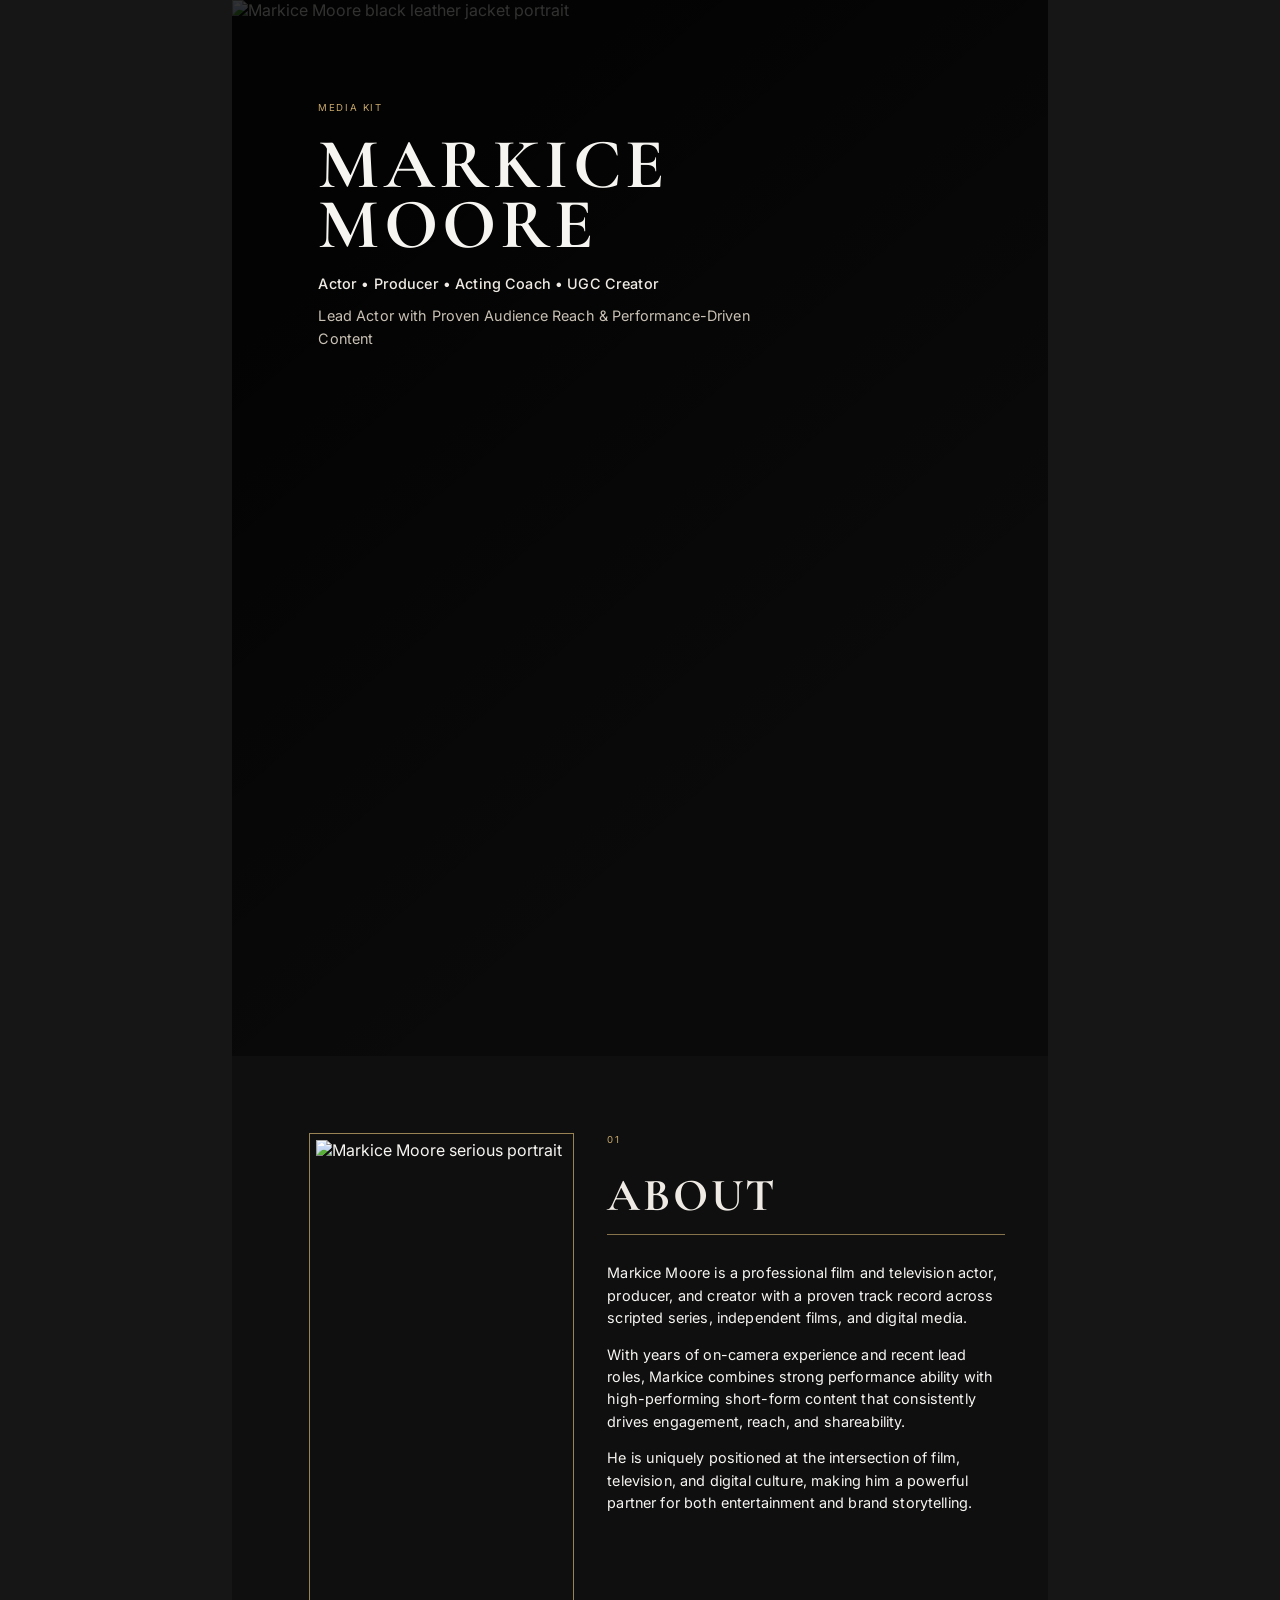
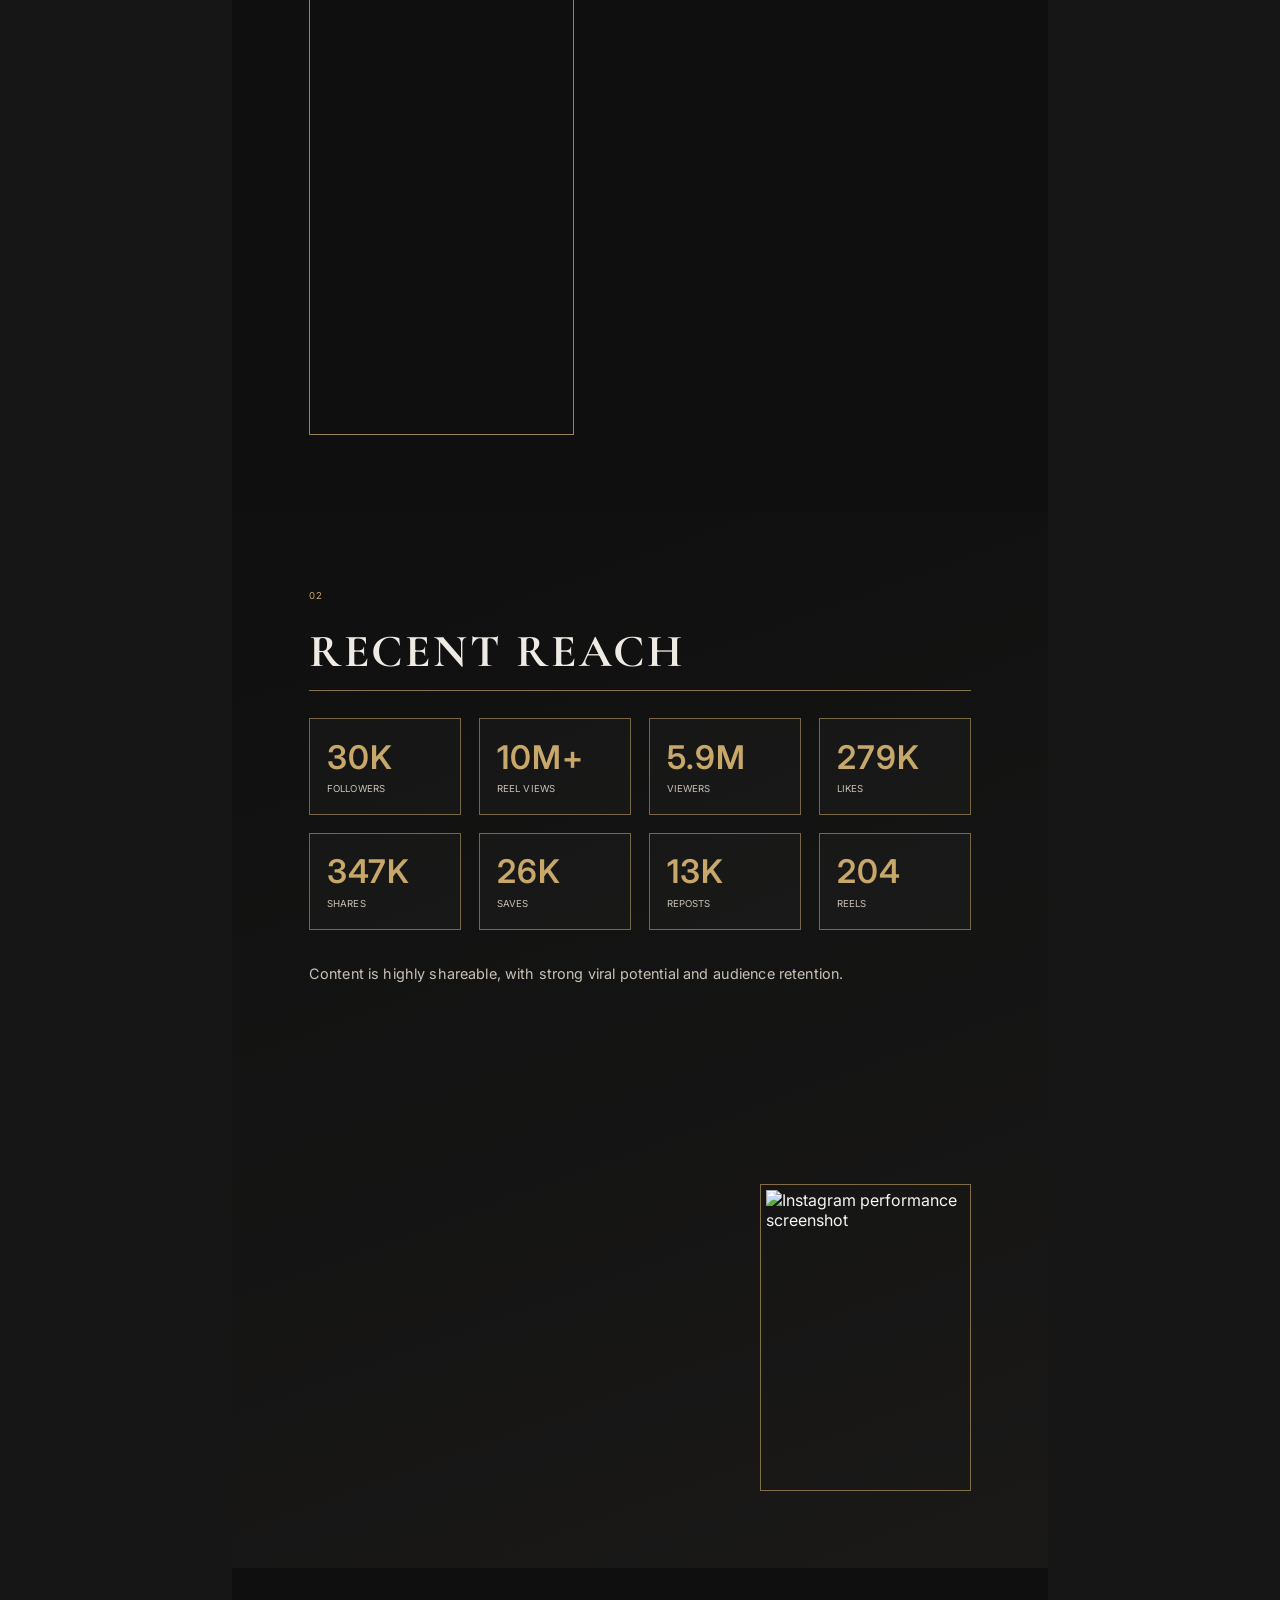
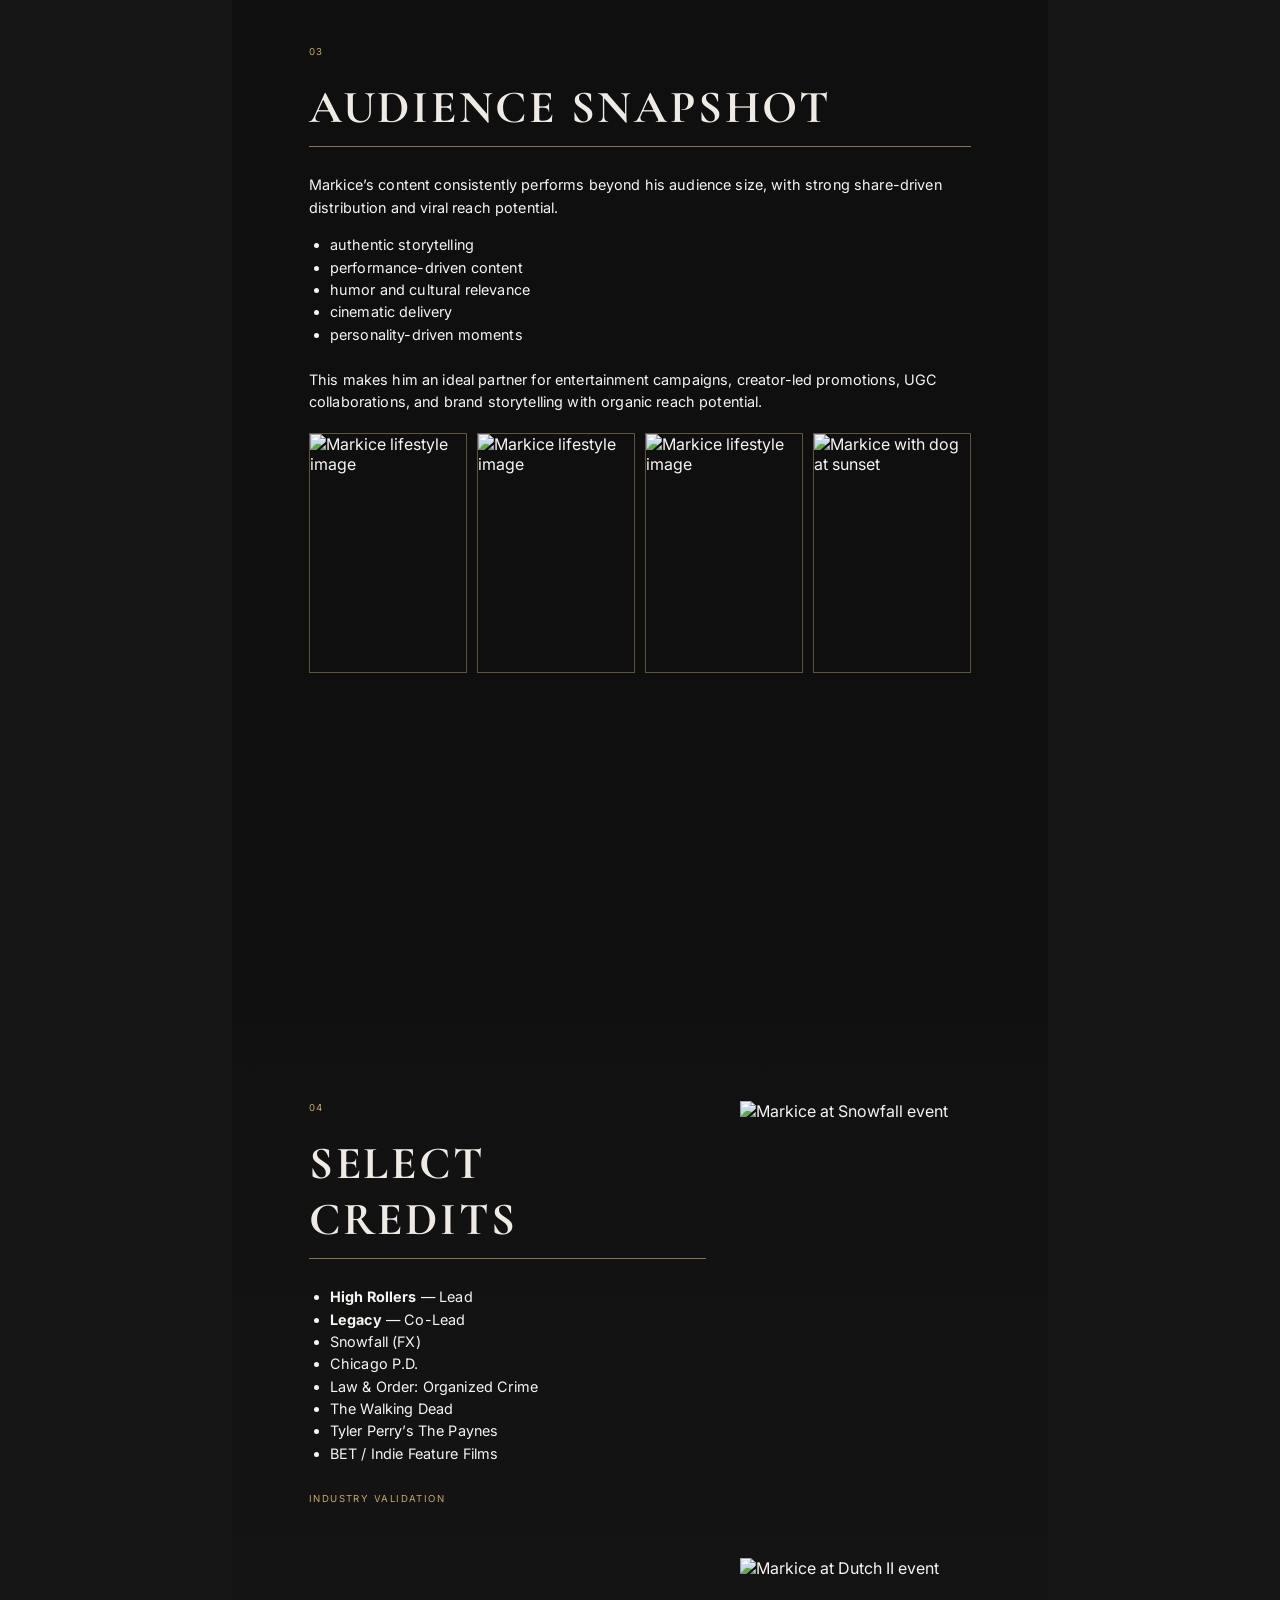
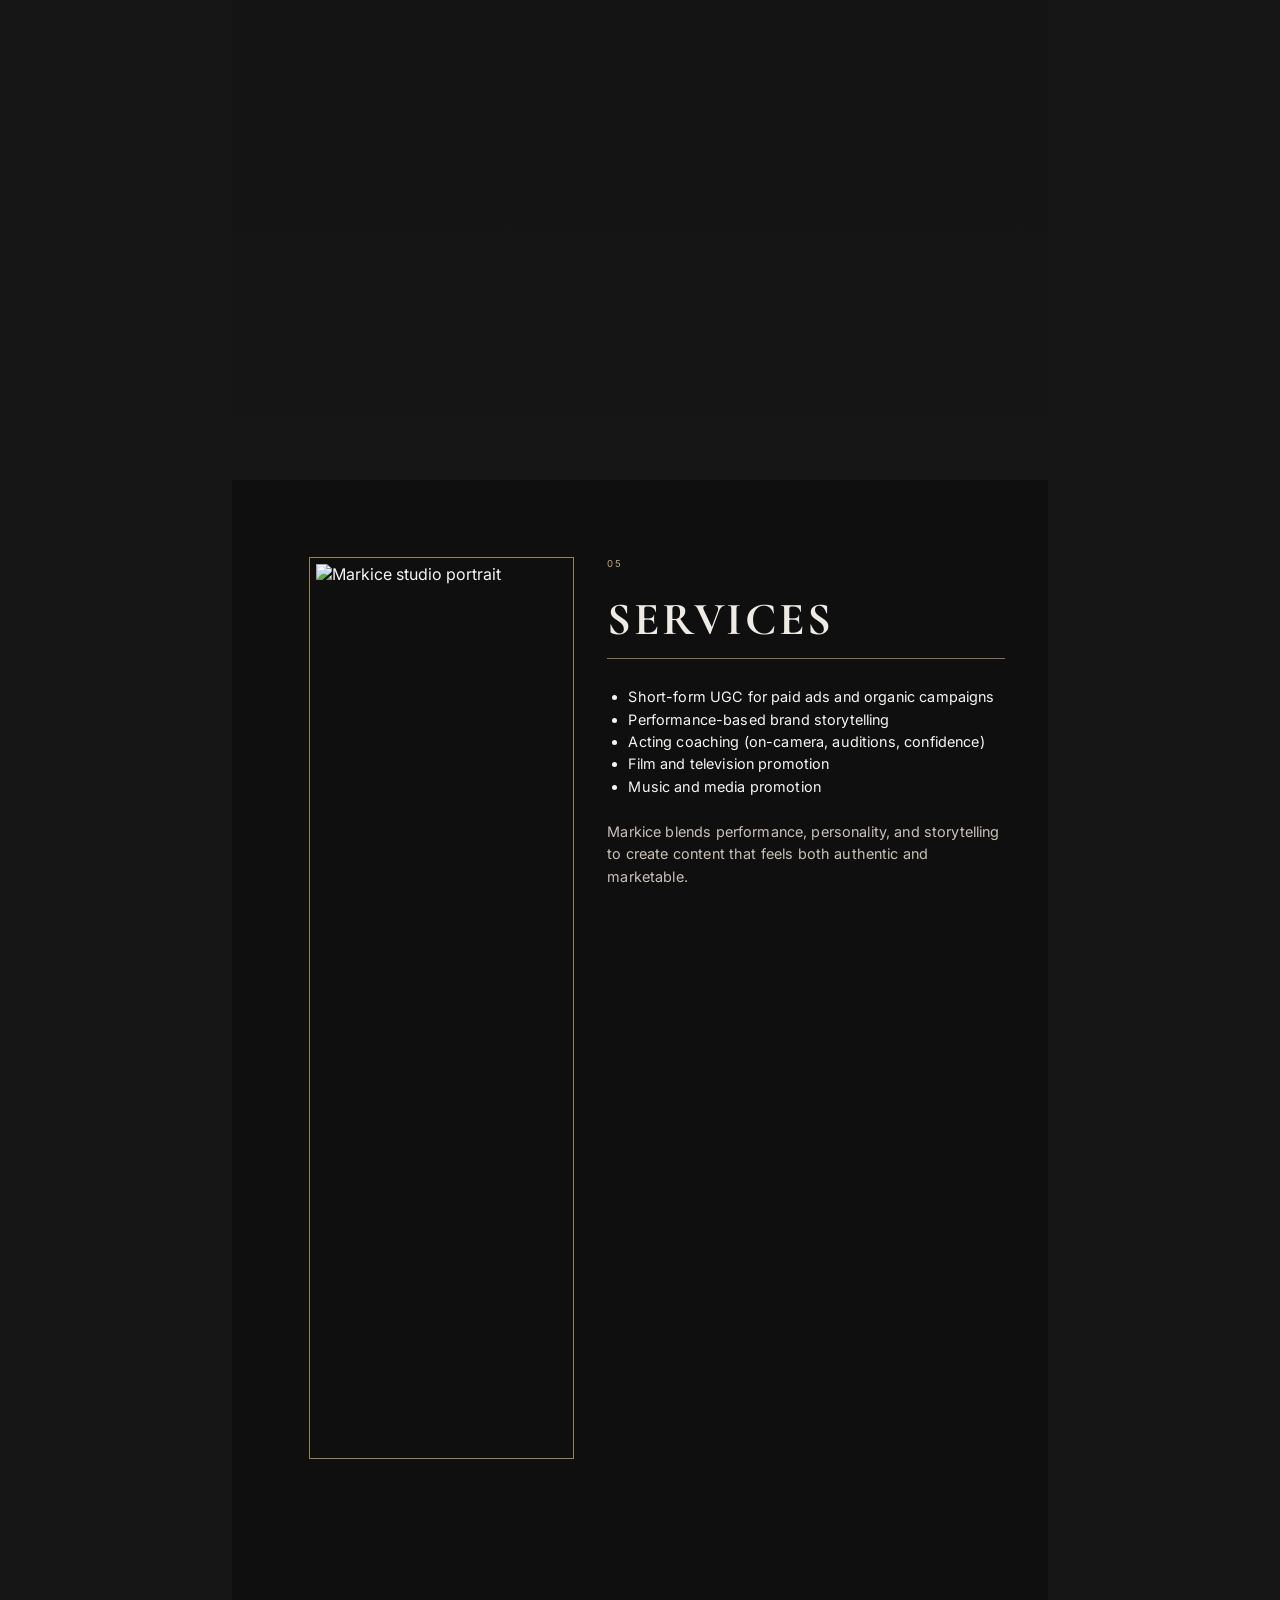
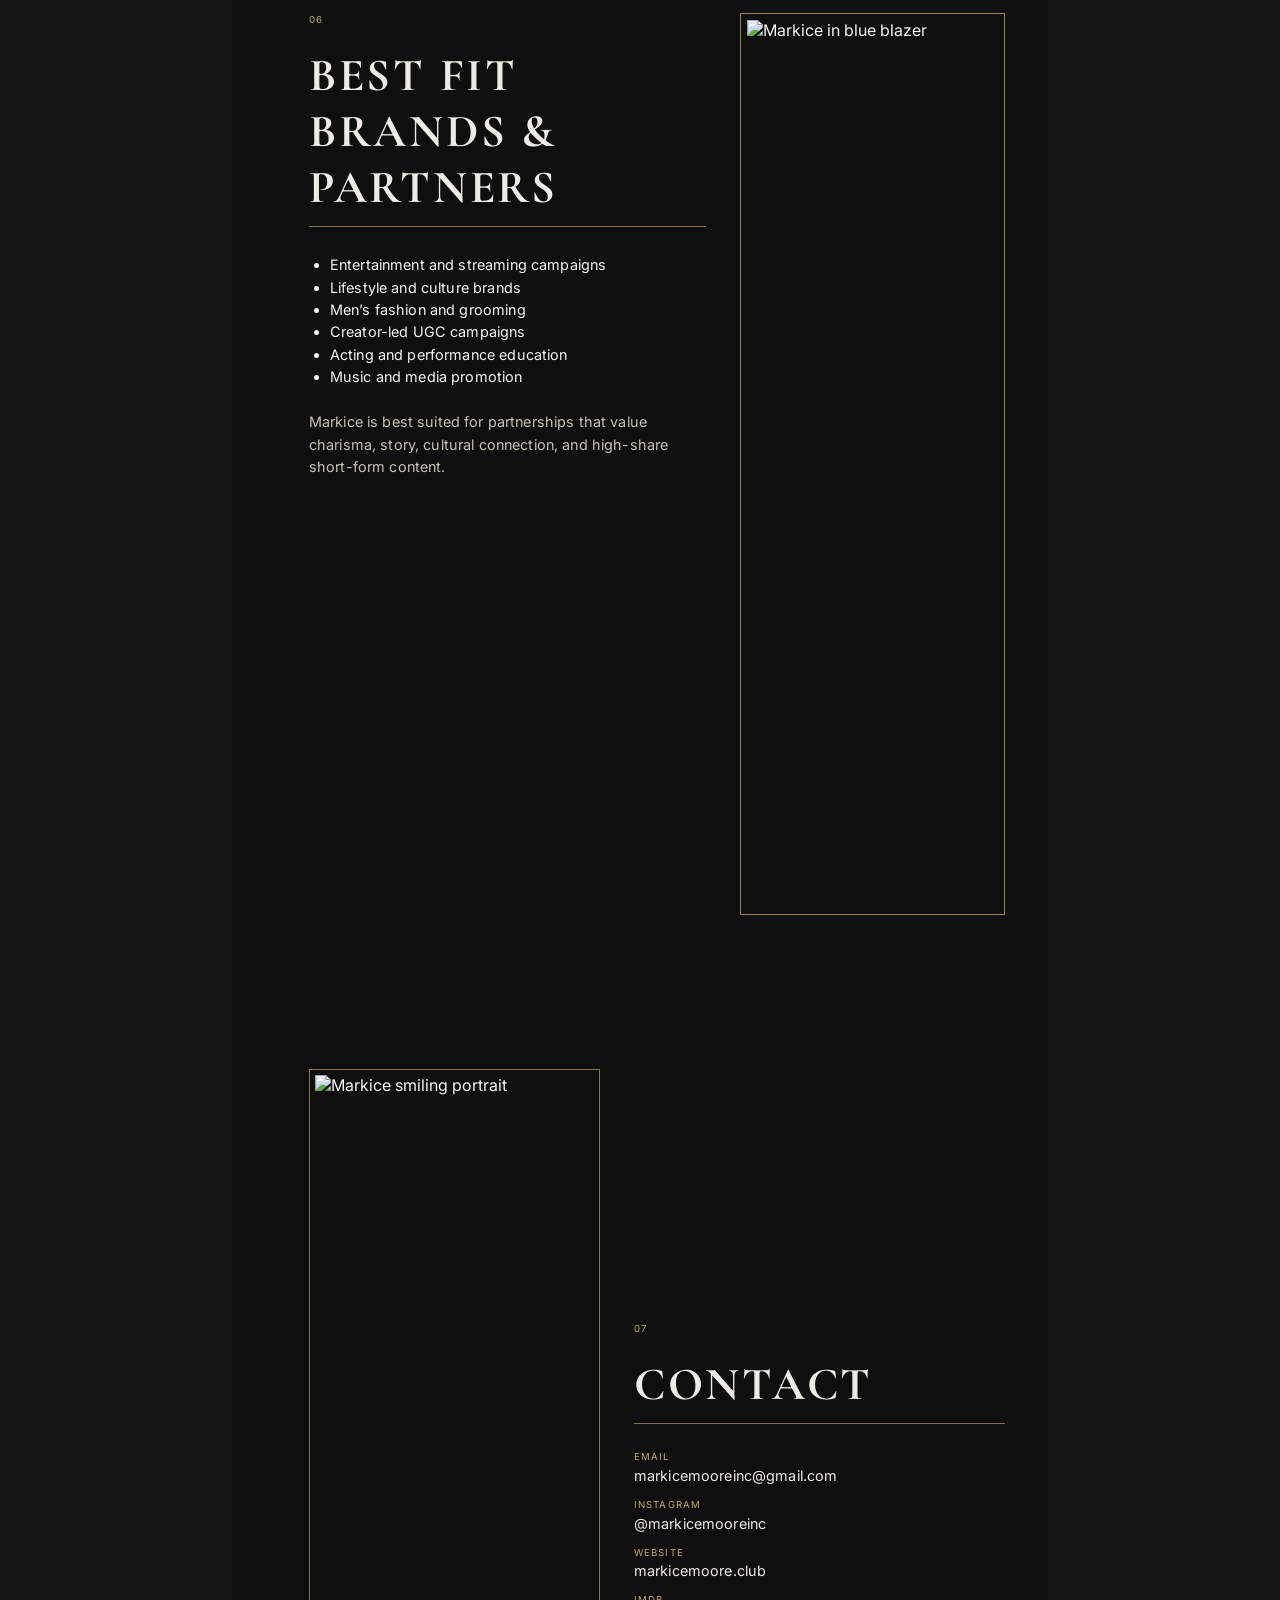
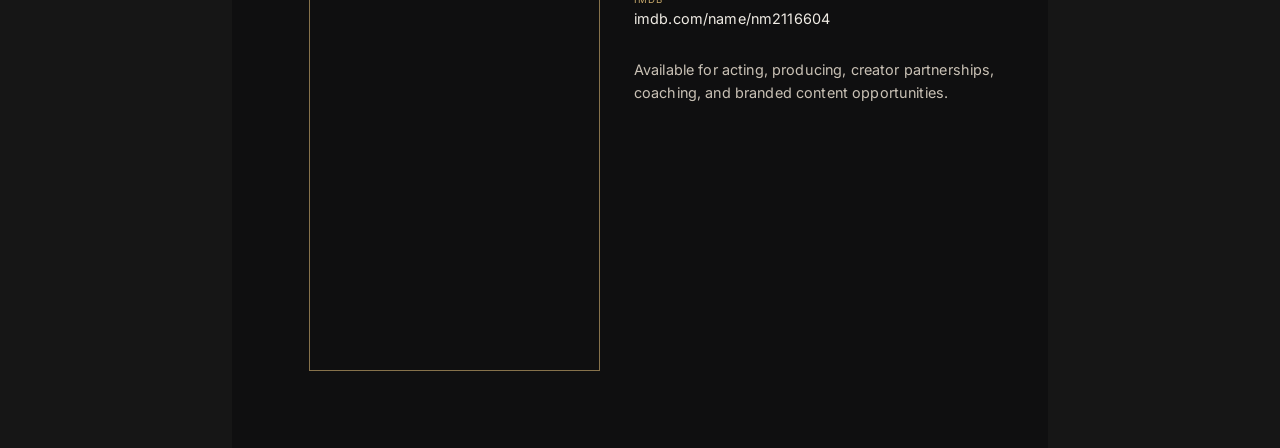
==== media-kit/markice_media_kit.html @ 566c9ad8 "Create 8-page premium media kit layout for Markice Moore" ====
<!DOCTYPE html>
<html lang="en">
<head>
  <meta charset="UTF-8" />
  <meta name="viewport" content="width=device-width, initial-scale=1.0" />
  <title>Markice Moore — Media Kit</title>
  <link rel="preconnect" href="https://fonts.googleapis.com">
  <link rel="preconnect" href="https://fonts.gstatic.com" crossorigin>
  <link href="https://fonts.googleapis.com/css2?family=Cormorant+Garamond:wght@500;600;700&family=Inter:wght@300;400;500;600;700&display=swap" rel="stylesheet">
  <link rel="stylesheet" href="styles.css" />
</head>
<body>
  <main class="deck">
    <section class="page cover">
      <div class="cover-image">
        <img src="assets/01_black_leather_hero.jpg" alt="Markice Moore black leather jacket portrait" />
      </div>
      <div class="cover-overlay"></div>
      <div class="content">
        <p class="kicker">MEDIA KIT</p>
        <h1>MARKICE MOORE</h1>
        <p class="subtitle">Actor • Producer • Acting Coach • UGC Creator</p>
        <p class="tagline">Lead Actor with Proven Audience Reach &amp; Performance-Driven Content</p>
      </div>
    </section>

    <section class="page two-col">
      <div class="media-frame">
        <img src="assets/02_white_jacket_actor.jpg" alt="Markice Moore serious portrait" />
      </div>
      <div class="content">
        <p class="kicker">01</p>
        <h2>ABOUT</h2>
        <p>
          Markice Moore is a professional film and television actor, producer, and creator with a proven
          track record across scripted series, independent films, and digital media.
        </p>
        <p>
          With years of on-camera experience and recent lead roles, Markice combines strong performance
          ability with high-performing short-form content that consistently drives engagement, reach, and
          shareability.
        </p>
        <p>
          He is uniquely positioned at the intersection of film, television, and digital culture, making
          him a powerful partner for both entertainment and brand storytelling.
        </p>
      </div>
    </section>

    <section class="page metrics">
      <div class="content full">
        <p class="kicker">02</p>
        <h2>RECENT REACH</h2>
        <div class="metric-grid">
          <article><h3>30K</h3><p>Followers</p></article>
          <article><h3>10M+</h3><p>Reel Views</p></article>
          <article><h3>5.9M</h3><p>Viewers</p></article>
          <article><h3>279K</h3><p>Likes</p></article>
          <article><h3>347K</h3><p>Shares</p></article>
          <article><h3>26K</h3><p>Saves</p></article>
          <article><h3>13K</h3><p>Reposts</p></article>
          <article><h3>204</h3><p>Reels</p></article>
        </div>
        <p class="support">Content is highly shareable, with strong viral potential and audience retention.</p>
      </div>
      <aside class="stats-inset">
        <img src="assets/10_instagram_stats.png" alt="Instagram performance screenshot" />
      </aside>
    </section>

    <section class="page audience">
      <div class="content full">
        <p class="kicker">03</p>
        <h2>AUDIENCE SNAPSHOT</h2>
        <p>
          Markice’s content consistently performs beyond his audience size, with strong share-driven
          distribution and viral reach potential.
        </p>
        <ul>
          <li>authentic storytelling</li>
          <li>performance-driven content</li>
          <li>humor and cultural relevance</li>
          <li>cinematic delivery</li>
          <li>personality-driven moments</li>
        </ul>
        <p>
          This makes him an ideal partner for entertainment campaigns, creator-led promotions, UGC
          collaborations, and brand storytelling with organic reach potential.
        </p>
        <div class="image-grid">
          <img src="assets/08_lifestyle_car_1.jpg" alt="Markice lifestyle image" />
          <img src="assets/08_lifestyle_phone_2.jpg" alt="Markice lifestyle image" />
          <img src="assets/08_lifestyle_sunglasses_3.jpg" alt="Markice lifestyle image" />
          <img src="assets/09_lakers_dog_sunset.jpg" alt="Markice with dog at sunset" />
        </div>
      </div>
    </section>

    <section class="page credits two-col reverse">
      <div class="content">
        <p class="kicker">04</p>
        <h2>SELECT CREDITS</h2>
        <ul class="credits-list">
          <li><strong>High Rollers</strong> — Lead</li>
          <li><strong>Legacy</strong> — Co-Lead</li>
          <li>Snowfall (FX)</li>
          <li>Chicago P.D.</li>
          <li>Law &amp; Order: Organized Crime</li>
          <li>The Walking Dead</li>
          <li>Tyler Perry’s The Paynes</li>
          <li>BET / Indie Feature Films</li>
        </ul>
        <p class="label">INDUSTRY VALIDATION</p>
      </div>
      <div class="stacked-images">
        <img src="assets/06_snowfall_redcarpet.jpg" alt="Markice at Snowfall event" />
        <img src="assets/07_dutch_ii_event.jpg" alt="Markice at Dutch II event" />
      </div>
    </section>

    <section class="page two-col">
      <div class="media-frame">
        <img src="assets/03_black_zip_services.jpg" alt="Markice studio portrait" />
      </div>
      <div class="content">
        <p class="kicker">05</p>
        <h2>SERVICES</h2>
        <ul>
          <li>Short-form UGC for paid ads and organic campaigns</li>
          <li>Performance-based brand storytelling</li>
          <li>Acting coaching (on-camera, auditions, confidence)</li>
          <li>Film and television promotion</li>
          <li>Music and media promotion</li>
        </ul>
        <p class="support">
          Markice blends performance, personality, and storytelling to create content that feels both
          authentic and marketable.
        </p>
      </div>
    </section>

    <section class="page two-col reverse">
      <div class="content">
        <p class="kicker">06</p>
        <h2>BEST FIT BRANDS &amp; PARTNERS</h2>
        <ul>
          <li>Entertainment and streaming campaigns</li>
          <li>Lifestyle and culture brands</li>
          <li>Men’s fashion and grooming</li>
          <li>Creator-led UGC campaigns</li>
          <li>Acting and performance education</li>
          <li>Music and media promotion</li>
        </ul>
        <p class="support">
          Markice is best suited for partnerships that value charisma, story, cultural connection, and
          high-share short-form content.
        </p>
      </div>
      <div class="media-frame">
        <img src="assets/04_blue_blazer_partnerships.jpg" alt="Markice in blue blazer" />
      </div>
    </section>

    <section class="page contact">
      <div class="contact-photo">
        <img src="assets/05_smiling_gray_contact.jpg" alt="Markice smiling portrait" />
      </div>
      <div class="content">
        <p class="kicker">07</p>
        <h2>CONTACT</h2>
        <dl>
          <dt>Email</dt>
          <dd>markicemooreinc@gmail.com</dd>
          <dt>Instagram</dt>
          <dd>@markicemooreinc</dd>
          <dt>Website</dt>
          <dd>markicemoore.club</dd>
          <dt>IMDb</dt>
          <dd>imdb.com/name/nm2116604</dd>
        </dl>
        <p class="support">
          Available for acting, producing, creator partnerships, coaching, and branded content opportunities.
        </p>
      </div>
    </section>
  </main>
</body>
</html>
---- media-kit/styles.css ----
:root {
  --bg: #0f0f10;
  --cream: #efebe4;
  --text: #f7f5f1;
  --ink: #141414;
  --muted: #c9c1b5;
  --gold: #c7a86a;
  --bronze: #a28358;
}

* { box-sizing: border-box; }

@page {
  size: 8.5in 11in;
  margin: 0;
}

body {
  margin: 0;
  background: #161616;
  font-family: "Inter", Arial, sans-serif;
  color: var(--text);
}

.deck {
  width: 8.5in;
  margin: 0 auto;
}

.page {
  position: relative;
  width: 8.5in;
  height: 11in;
  background: var(--bg);
  overflow: hidden;
  page-break-after: always;
}

.page:not(.cover) { padding: 0.8in; }

.cover-image,
.cover-image img,
.cover-overlay {
  position: absolute;
  inset: 0;
  width: 100%;
  height: 100%;
}

.cover-image img,
.media-frame img,
.stacked-images img,
.image-grid img,
.contact-photo img,
.stats-inset img {
  width: 100%;
  height: 100%;
  object-fit: cover;
}

.cover-overlay {
  background: linear-gradient(140deg, rgba(0, 0, 0, 0.8) 20%, rgba(0, 0, 0, 0.35) 70%);
}

.content {
  position: relative;
  z-index: 2;
}

.cover .content {
  padding: 1.05in 0.9in;
  width: 80%;
}

.kicker {
  margin: 0 0 0.2in;
  color: var(--gold);
  letter-spacing: 0.16em;
  font-size: 0.1in;
  text-transform: uppercase;
}

h1, h2 {
  margin: 0;
  font-family: "Cormorant Garamond", Georgia, serif;
  text-transform: uppercase;
  letter-spacing: 0.06em;
}

h1 {
  font-size: 0.74in;
  line-height: 0.84;
}

h2 {
  font-size: 0.48in;
  color: var(--cream);
  margin-bottom: 0.28in;
  border-bottom: 1px solid color-mix(in srgb, var(--gold), transparent 35%);
  padding-bottom: 0.12in;
}

.subtitle,
.tagline,
p,
li,
dd {
  font-size: 0.15in;
  line-height: 1.55;
  letter-spacing: 0.01em;
}

.subtitle { margin: 0.2in 0 0.1in; color: var(--cream); font-weight: 500; }
.tagline { margin: 0; max-width: 5in; color: var(--muted); }

.two-col {
  display: grid;
  grid-template-columns: 40% 60%;
  gap: 0.35in;
}

.two-col.reverse { grid-template-columns: 60% 40%; }

.media-frame {
  border: 1px solid color-mix(in srgb, var(--gold), transparent 25%);
  padding: 0.06in;
  height: calc(11in - 1.6in);
}

.media-frame img { display: block; }

.full { width: 100%; }

.metrics {
  background: linear-gradient(160deg, #101010 10%, #1a1918 100%);
}

.metric-grid {
  display: grid;
  grid-template-columns: repeat(4, 1fr);
  gap: 0.18in;
  margin-bottom: 0.35in;
}

.metric-grid article {
  padding: 0.18in;
  border: 1px solid color-mix(in srgb, var(--gold), transparent 45%);
  background: rgba(255, 255, 255, 0.02);
}

.metric-grid h3 {
  margin: 0;
  color: var(--gold);
  font-size: 0.34in;
  letter-spacing: 0.03em;
  font-weight: 600;
}

.metric-grid p { margin: 0.06in 0 0; color: var(--muted); text-transform: uppercase; font-size: 0.1in; }

.stats-inset {
  position: absolute;
  right: 0.8in;
  bottom: 0.8in;
  width: 2.2in;
  height: 3.2in;
  border: 1px solid color-mix(in srgb, var(--gold), transparent 40%);
  padding: 0.05in;
}

.support { color: var(--muted); max-width: 6in; }

.audience ul,
.credits ul,
.two-col ul { padding-left: 0.22in; margin: 0.16in 0 0.24in; }

.image-grid {
  display: grid;
  margin-top: 0.2in;
  grid-template-columns: repeat(4, 1fr);
  gap: 0.1in;
  height: 2.5in;
}

.image-grid img { border: 1px solid color-mix(in srgb, var(--gold), transparent 55%); }

.credits {
  background: linear-gradient(180deg, #111 0%, #171616 100%);
}

.stacked-images {
  display: grid;
  grid-template-rows: 1fr 1fr;
  gap: 0.12in;
  height: calc(11in - 1.6in);
}

.label {
  color: var(--gold);
  letter-spacing: 0.15em;
  text-transform: uppercase;
  font-size: 0.1in;
  margin-top: 0.28in;
}

.contact {
  display: grid;
  grid-template-columns: 44% 56%;
  gap: 0.35in;
  align-items: center;
}

.contact-photo {
  height: calc(11in - 1.6in);
  border: 1px solid color-mix(in srgb, var(--gold), transparent 35%);
  padding: 0.05in;
}

dl { margin: 0.15in 0 0.3in; }

dt {
  color: var(--gold);
  text-transform: uppercase;
  letter-spacing: 0.12em;
  font-size: 0.1in;
  margin-top: 0.12in;
}

dd { margin: 0.03in 0 0; color: var(--cream); }
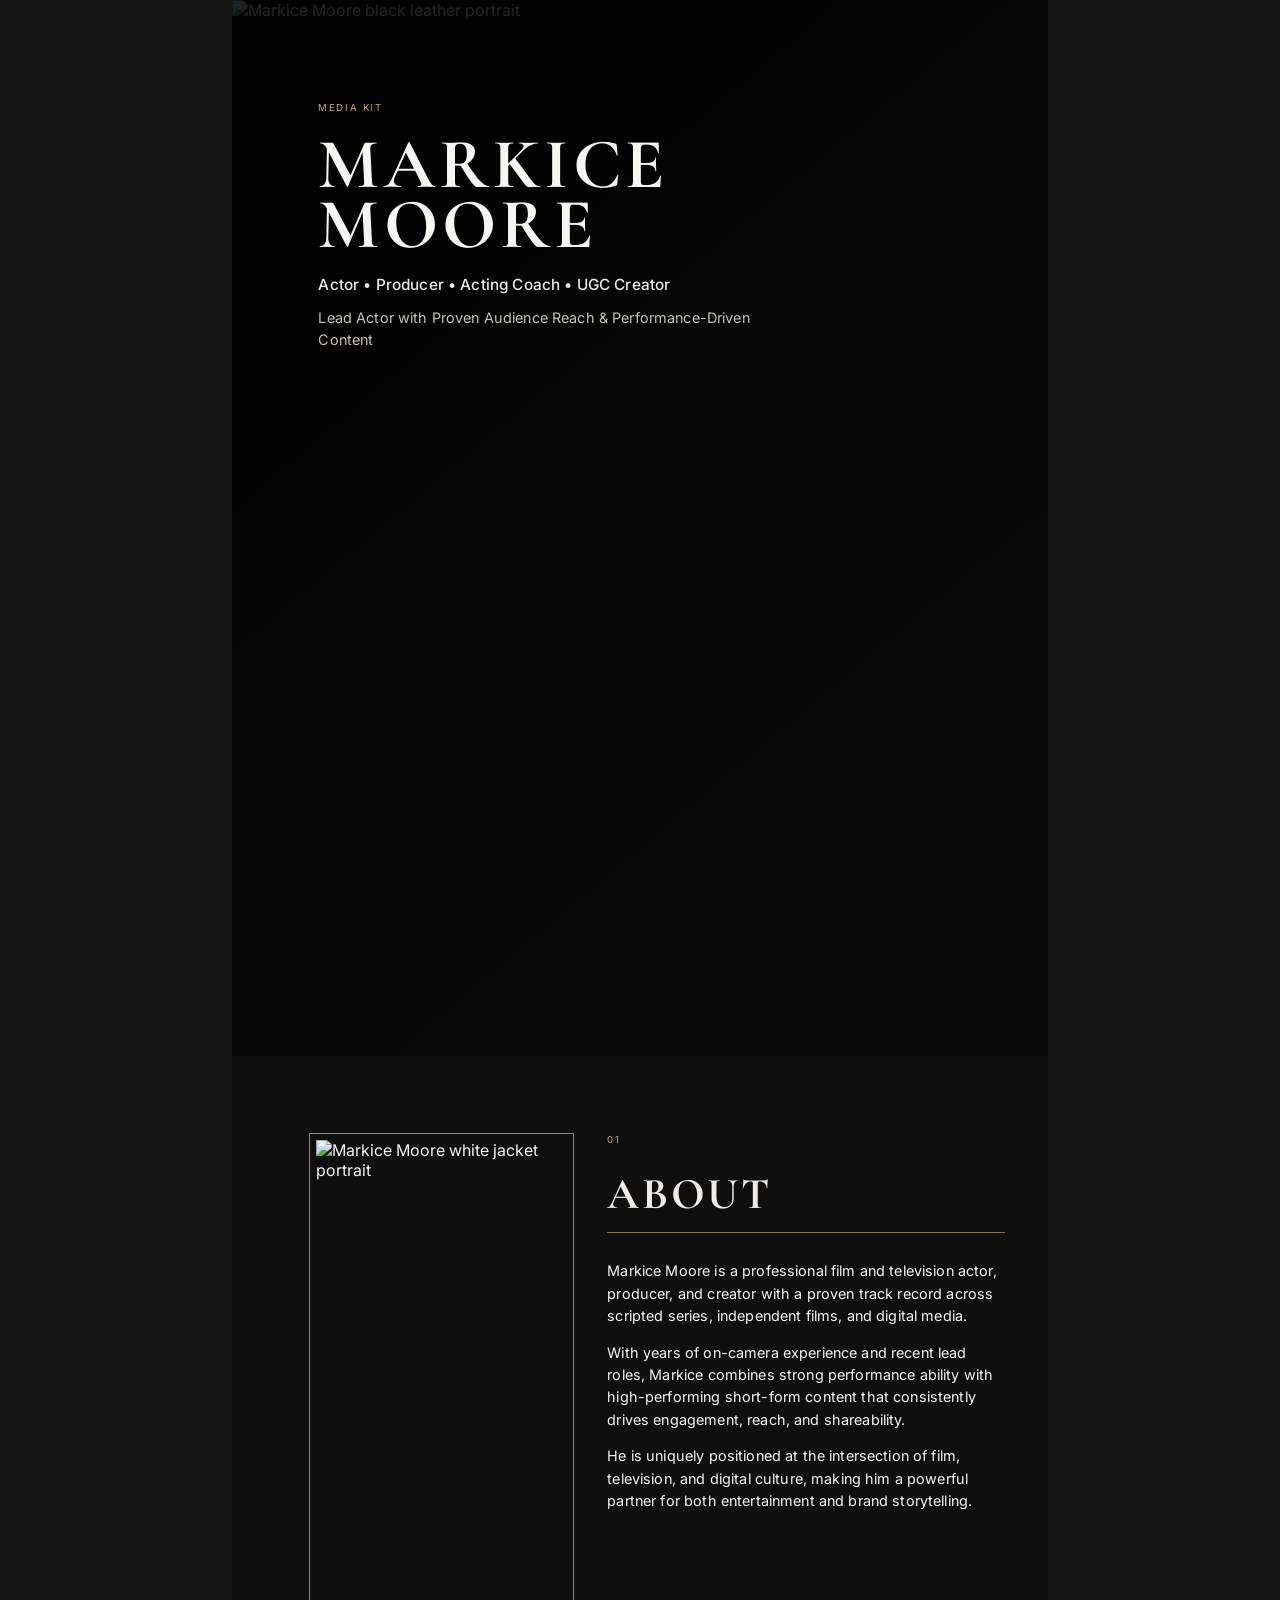
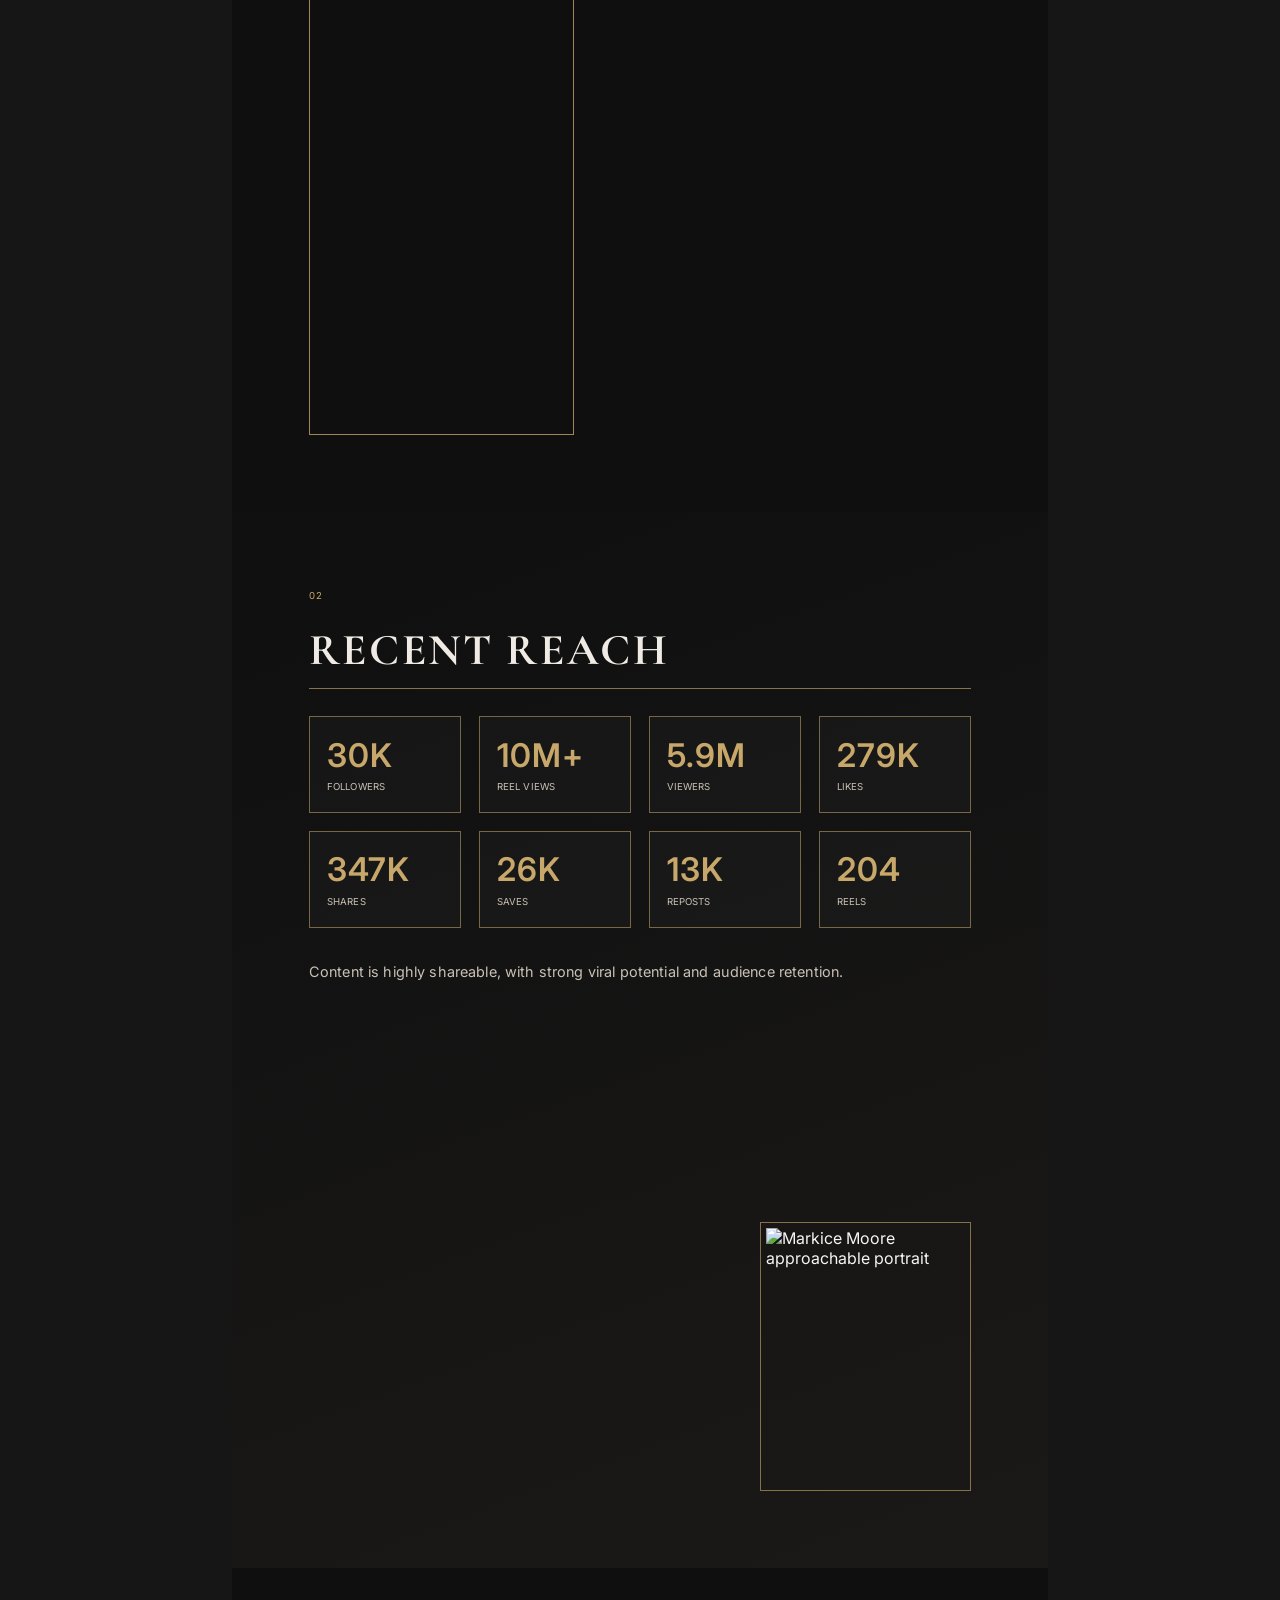
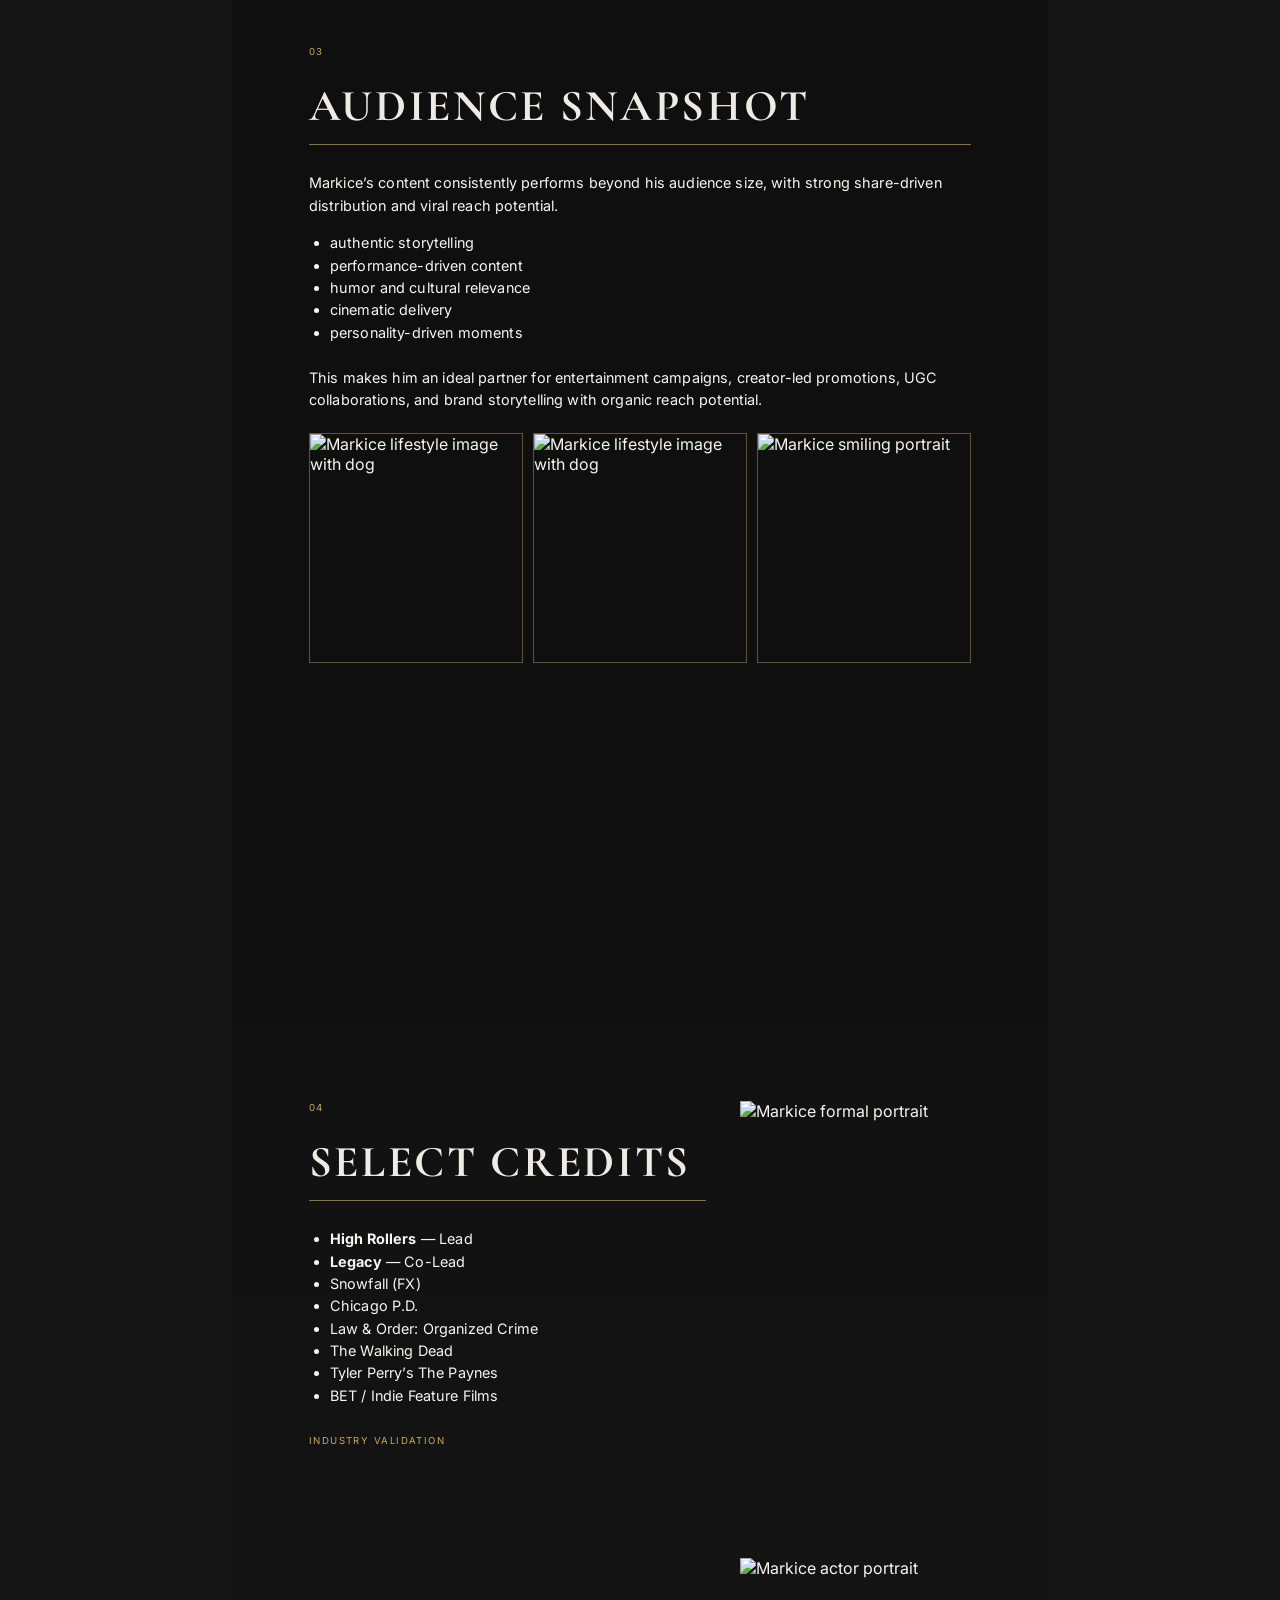
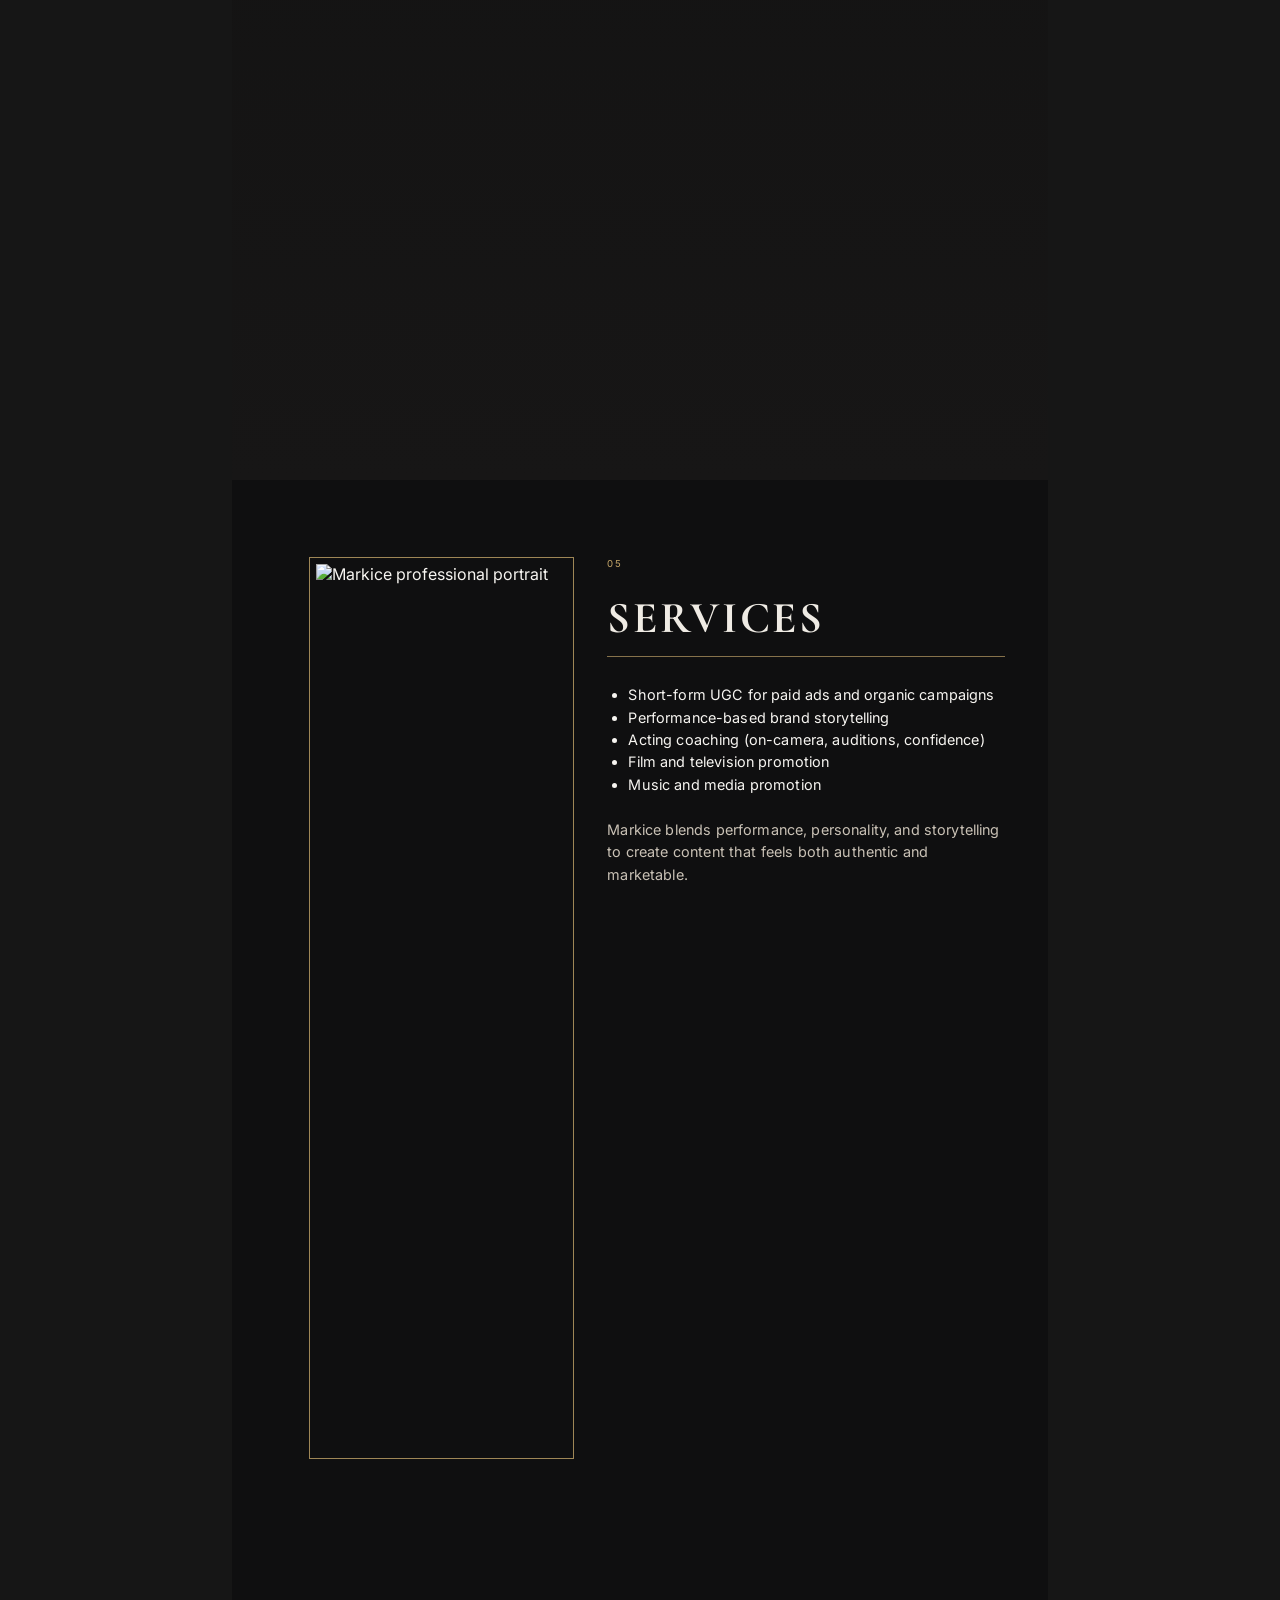
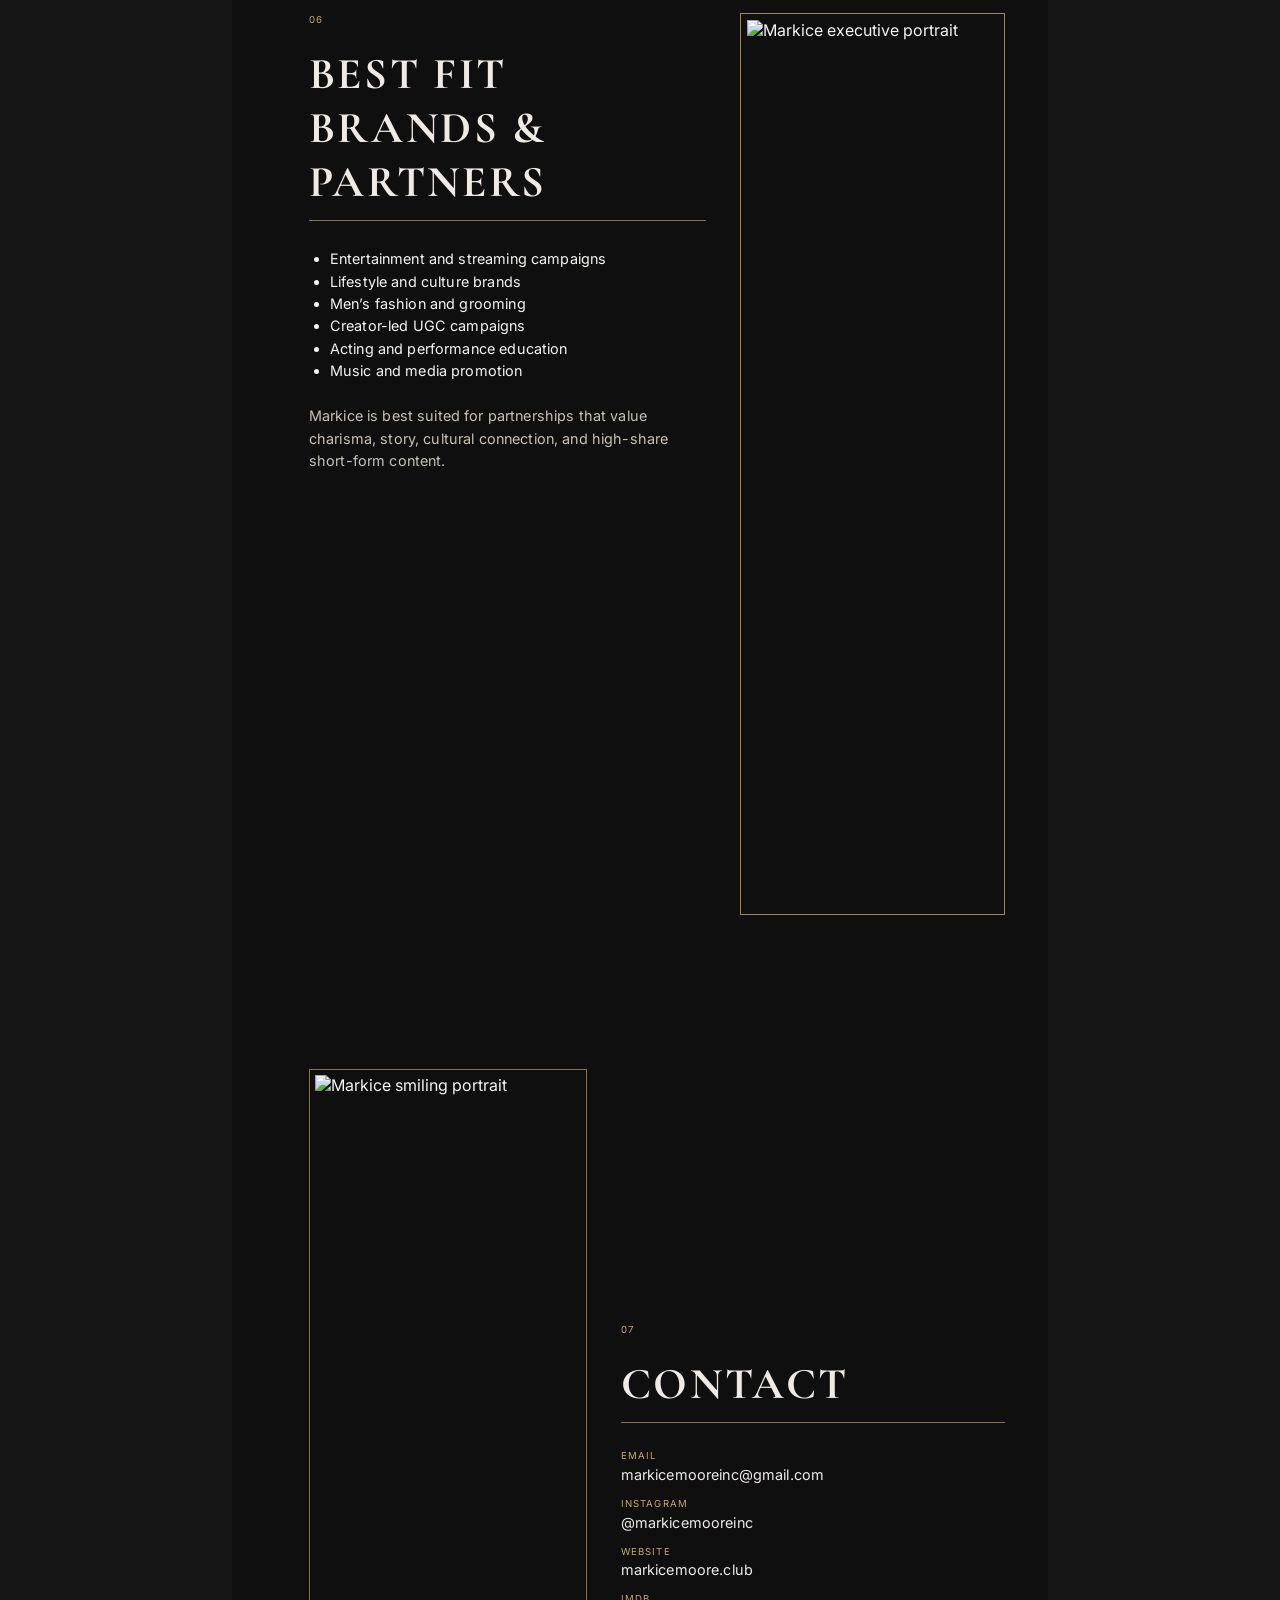
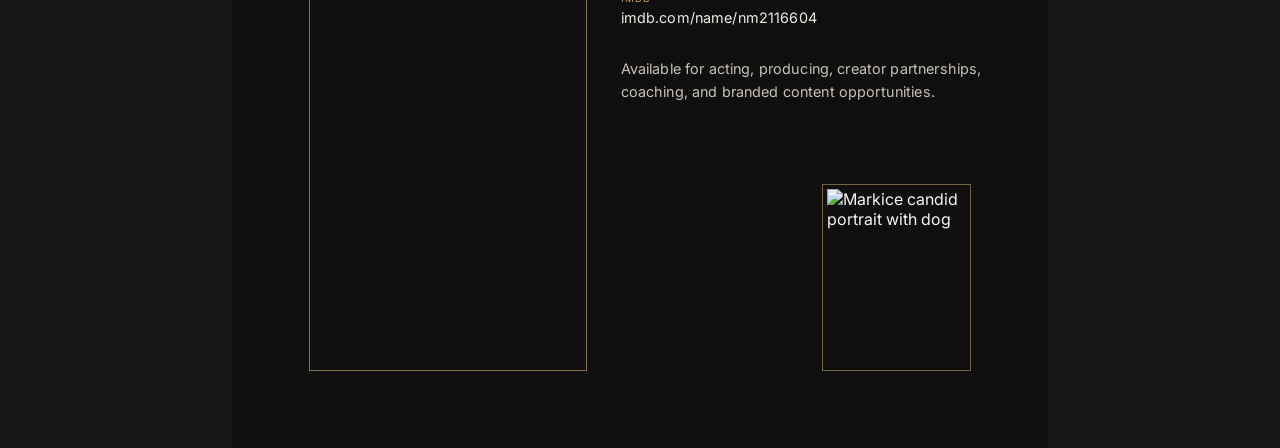
==== commit b158d07e: "Revise media kit to use only provided uploaded photos" ====
--- a/media-kit/markice_media_kit.html
+++ b/media-kit/markice_media_kit.html
@@ -13,7 +13,7 @@
   <main class="deck">
     <section class="page cover">
       <div class="cover-image">
-        <img src="assets/01_black_leather_hero.jpg" alt="Markice Moore black leather jacket portrait" />
+        <img src="assets/markice_black_leather.jpg" alt="Markice Moore black leather portrait" />
       </div>
       <div class="cover-overlay"></div>
       <div class="content">
@@ -26,24 +26,14 @@
 
     <section class="page two-col">
       <div class="media-frame">
-        <img src="assets/02_white_jacket_actor.jpg" alt="Markice Moore serious portrait" />
+        <img src="assets/markice_white_jacket.jpg" alt="Markice Moore white jacket portrait" />
       </div>
       <div class="content">
         <p class="kicker">01</p>
         <h2>ABOUT</h2>
-        <p>
-          Markice Moore is a professional film and television actor, producer, and creator with a proven
-          track record across scripted series, independent films, and digital media.
-        </p>
-        <p>
-          With years of on-camera experience and recent lead roles, Markice combines strong performance
-          ability with high-performing short-form content that consistently drives engagement, reach, and
-          shareability.
-        </p>
-        <p>
-          He is uniquely positioned at the intersection of film, television, and digital culture, making
-          him a powerful partner for both entertainment and brand storytelling.
-        </p>
+        <p>Markice Moore is a professional film and television actor, producer, and creator with a proven track record across scripted series, independent films, and digital media.</p>
+        <p>With years of on-camera experience and recent lead roles, Markice combines strong performance ability with high-performing short-form content that consistently drives engagement, reach, and shareability.</p>
+        <p>He is uniquely positioned at the intersection of film, television, and digital culture, making him a powerful partner for both entertainment and brand storytelling.</p>
       </div>
     </section>
 
@@ -63,19 +53,16 @@
         </div>
         <p class="support">Content is highly shareable, with strong viral potential and audience retention.</p>
       </div>
-      <aside class="stats-inset">
-        <img src="assets/10_instagram_stats.png" alt="Instagram performance screenshot" />
-      </aside>
+      <div class="side-photo">
+        <img src="assets/markice_smile_gray.jpg" alt="Markice Moore approachable portrait" />
+      </div>
     </section>
 
     <section class="page audience">
       <div class="content full">
         <p class="kicker">03</p>
         <h2>AUDIENCE SNAPSHOT</h2>
-        <p>
-          Markice’s content consistently performs beyond his audience size, with strong share-driven
-          distribution and viral reach potential.
-        </p>
+        <p>Markice’s content consistently performs beyond his audience size, with strong share-driven distribution and viral reach potential.</p>
         <ul>
           <li>authentic storytelling</li>
           <li>performance-driven content</li>
@@ -83,15 +70,11 @@
           <li>cinematic delivery</li>
           <li>personality-driven moments</li>
         </ul>
-        <p>
-          This makes him an ideal partner for entertainment campaigns, creator-led promotions, UGC
-          collaborations, and brand storytelling with organic reach potential.
-        </p>
+        <p>This makes him an ideal partner for entertainment campaigns, creator-led promotions, UGC collaborations, and brand storytelling with organic reach potential.</p>
         <div class="image-grid">
-          <img src="assets/08_lifestyle_car_1.jpg" alt="Markice lifestyle image" />
-          <img src="assets/08_lifestyle_phone_2.jpg" alt="Markice lifestyle image" />
-          <img src="assets/08_lifestyle_sunglasses_3.jpg" alt="Markice lifestyle image" />
-          <img src="assets/09_lakers_dog_sunset.jpg" alt="Markice with dog at sunset" />
+          <img src="assets/markice_dog_hat.jpg" alt="Markice lifestyle image with dog" />
+          <img src="assets/markice_dog_cafe.jpg" alt="Markice lifestyle image with dog" />
+          <img src="assets/markice_smile_gray.jpg" alt="Markice smiling portrait" />
         </div>
       </div>
     </section>
@@ -113,14 +96,14 @@
         <p class="label">INDUSTRY VALIDATION</p>
       </div>
       <div class="stacked-images">
-        <img src="assets/06_snowfall_redcarpet.jpg" alt="Markice at Snowfall event" />
-        <img src="assets/07_dutch_ii_event.jpg" alt="Markice at Dutch II event" />
+        <img src="assets/markice_black_leather.jpg" alt="Markice formal portrait" />
+        <img src="assets/markice_white_jacket.jpg" alt="Markice actor portrait" />
       </div>
     </section>
 
     <section class="page two-col">
       <div class="media-frame">
-        <img src="assets/03_black_zip_services.jpg" alt="Markice studio portrait" />
+        <img src="assets/markice_white_jacket.jpg" alt="Markice professional portrait" />
       </div>
       <div class="content">
         <p class="kicker">05</p>
@@ -132,10 +115,7 @@
           <li>Film and television promotion</li>
           <li>Music and media promotion</li>
         </ul>
-        <p class="support">
-          Markice blends performance, personality, and storytelling to create content that feels both
-          authentic and marketable.
-        </p>
+        <p class="support">Markice blends performance, personality, and storytelling to create content that feels both authentic and marketable.</p>
       </div>
     </section>
 
@@ -151,36 +131,30 @@
           <li>Acting and performance education</li>
           <li>Music and media promotion</li>
         </ul>
-        <p class="support">
-          Markice is best suited for partnerships that value charisma, story, cultural connection, and
-          high-share short-form content.
-        </p>
+        <p class="support">Markice is best suited for partnerships that value charisma, story, cultural connection, and high-share short-form content.</p>
       </div>
       <div class="media-frame">
-        <img src="assets/04_blue_blazer_partnerships.jpg" alt="Markice in blue blazer" />
+        <img src="assets/markice_black_leather.jpg" alt="Markice executive portrait" />
       </div>
     </section>
 
     <section class="page contact">
       <div class="contact-photo">
-        <img src="assets/05_smiling_gray_contact.jpg" alt="Markice smiling portrait" />
+        <img src="assets/markice_smile_gray.jpg" alt="Markice smiling portrait" />
       </div>
       <div class="content">
         <p class="kicker">07</p>
         <h2>CONTACT</h2>
         <dl>
-          <dt>Email</dt>
-          <dd>markicemooreinc@gmail.com</dd>
-          <dt>Instagram</dt>
-          <dd>@markicemooreinc</dd>
-          <dt>Website</dt>
-          <dd>markicemoore.club</dd>
-          <dt>IMDb</dt>
-          <dd>imdb.com/name/nm2116604</dd>
+          <dt>Email</dt><dd>markicemooreinc@gmail.com</dd>
+          <dt>Instagram</dt><dd>@markicemooreinc</dd>
+          <dt>Website</dt><dd>markicemoore.club</dd>
+          <dt>IMDb</dt><dd>imdb.com/name/nm2116604</dd>
         </dl>
-        <p class="support">
-          Available for acting, producing, creator partnerships, coaching, and branded content opportunities.
-        </p>
+        <p class="support">Available for acting, producing, creator partnerships, coaching, and branded content opportunities.</p>
+      </div>
+      <div class="contact-inset">
+        <img src="assets/markice_dog_hat.jpg" alt="Markice candid portrait with dog" />
       </div>
     </section>
   </main>
--- a/media-kit/styles.css
+++ b/media-kit/styles.css
@@ -2,18 +2,13 @@
   --bg: #0f0f10;
   --cream: #efebe4;
   --text: #f7f5f1;
-  --ink: #141414;
   --muted: #c9c1b5;
   --gold: #c7a86a;
-  --bronze: #a28358;
 }
 
 * { box-sizing: border-box; }
 
-@page {
-  size: 8.5in 11in;
-  margin: 0;
-}
+@page { size: 8.5in 11in; margin: 0; }
 
 body {
   margin: 0;
@@ -22,10 +17,7 @@
   color: var(--text);
 }
 
-.deck {
-  width: 8.5in;
-  margin: 0 auto;
-}
+.deck { width: 8.5in; margin: 0 auto; }
 
 .page {
   position: relative;
@@ -40,37 +32,14 @@
 
 .cover-image,
 .cover-image img,
-.cover-overlay {
-  position: absolute;
-  inset: 0;
-  width: 100%;
-  height: 100%;
-}
+.cover-overlay { position: absolute; inset: 0; width: 100%; height: 100%; }
 
-.cover-image img,
-.media-frame img,
-.stacked-images img,
-.image-grid img,
-.contact-photo img,
-.stats-inset img {
-  width: 100%;
-  height: 100%;
-  object-fit: cover;
-}
+img { width: 100%; height: 100%; object-fit: cover; display: block; }
 
-.cover-overlay {
-  background: linear-gradient(140deg, rgba(0, 0, 0, 0.8) 20%, rgba(0, 0, 0, 0.35) 70%);
-}
+.cover-overlay { background: linear-gradient(140deg, rgba(0, 0, 0, 0.85) 20%, rgba(0, 0, 0, 0.4) 72%); }
 
-.content {
-  position: relative;
-  z-index: 2;
-}
-
-.cover .content {
-  padding: 1.05in 0.9in;
-  width: 80%;
-}
+.content { position: relative; z-index: 2; }
+.cover .content { padding: 1.05in 0.9in; width: 82%; }
 
 .kicker {
   margin: 0 0 0.2in;
@@ -87,53 +56,36 @@
   letter-spacing: 0.06em;
 }
 
-h1 {
-  font-size: 0.74in;
-  line-height: 0.84;
-}
+h1 { font-size: 0.74in; line-height: 0.84; }
 
 h2 {
-  font-size: 0.48in;
+  font-size: 0.46in;
   color: var(--cream);
   margin-bottom: 0.28in;
   border-bottom: 1px solid color-mix(in srgb, var(--gold), transparent 35%);
   padding-bottom: 0.12in;
 }
 
-.subtitle,
-.tagline,
-p,
-li,
-dd {
+p, li, dd {
   font-size: 0.15in;
   line-height: 1.55;
   letter-spacing: 0.01em;
 }
 
-.subtitle { margin: 0.2in 0 0.1in; color: var(--cream); font-weight: 500; }
-.tagline { margin: 0; max-width: 5in; color: var(--muted); }
+.subtitle { margin: 0.2in 0 0.1in; color: var(--cream); font-weight: 500; font-size: 0.16in; }
+.tagline { margin: 0; max-width: 5in; color: var(--muted); font-size: 0.15in; }
 
-.two-col {
-  display: grid;
-  grid-template-columns: 40% 60%;
-  gap: 0.35in;
-}
-
+.two-col { display: grid; grid-template-columns: 40% 60%; gap: 0.35in; }
 .two-col.reverse { grid-template-columns: 60% 40%; }
 
 .media-frame {
-  border: 1px solid color-mix(in srgb, var(--gold), transparent 25%);
+  border: 1px solid color-mix(in srgb, var(--gold), transparent 22%);
   padding: 0.06in;
   height: calc(11in - 1.6in);
 }
 
-.media-frame img { display: block; }
-
+.metrics { background: linear-gradient(160deg, #101010 10%, #1b1918 100%); }
 .full { width: 100%; }
-
-.metrics {
-  background: linear-gradient(160deg, #101010 10%, #1a1918 100%);
-}
 
 .metric-grid {
   display: grid;
@@ -158,13 +110,13 @@
 
 .metric-grid p { margin: 0.06in 0 0; color: var(--muted); text-transform: uppercase; font-size: 0.1in; }
 
-.stats-inset {
+.side-photo {
   position: absolute;
   right: 0.8in;
   bottom: 0.8in;
   width: 2.2in;
-  height: 3.2in;
-  border: 1px solid color-mix(in srgb, var(--gold), transparent 40%);
+  height: 2.8in;
+  border: 1px solid color-mix(in srgb, var(--gold), transparent 38%);
   padding: 0.05in;
 }
 
@@ -176,17 +128,15 @@
 
 .image-grid {
   display: grid;
-  margin-top: 0.2in;
-  grid-template-columns: repeat(4, 1fr);
+  margin-top: 0.22in;
+  grid-template-columns: repeat(3, 1fr);
   gap: 0.1in;
-  height: 2.5in;
+  height: 2.4in;
 }
 
 .image-grid img { border: 1px solid color-mix(in srgb, var(--gold), transparent 55%); }
 
-.credits {
-  background: linear-gradient(180deg, #111 0%, #171616 100%);
-}
+.credits { background: linear-gradient(180deg, #111 0%, #171616 100%); }
 
 .stacked-images {
   display: grid;
@@ -205,7 +155,7 @@
 
 .contact {
   display: grid;
-  grid-template-columns: 44% 56%;
+  grid-template-columns: 42% 58%;
   gap: 0.35in;
   align-items: center;
 }
@@ -214,6 +164,16 @@
   height: calc(11in - 1.6in);
   border: 1px solid color-mix(in srgb, var(--gold), transparent 35%);
   padding: 0.05in;
+}
+
+.contact-inset {
+  position: absolute;
+  right: 0.8in;
+  bottom: 0.8in;
+  width: 1.55in;
+  height: 1.95in;
+  border: 1px solid color-mix(in srgb, var(--gold), transparent 45%);
+  padding: 0.04in;
 }
 
 dl { margin: 0.15in 0 0.3in; }
